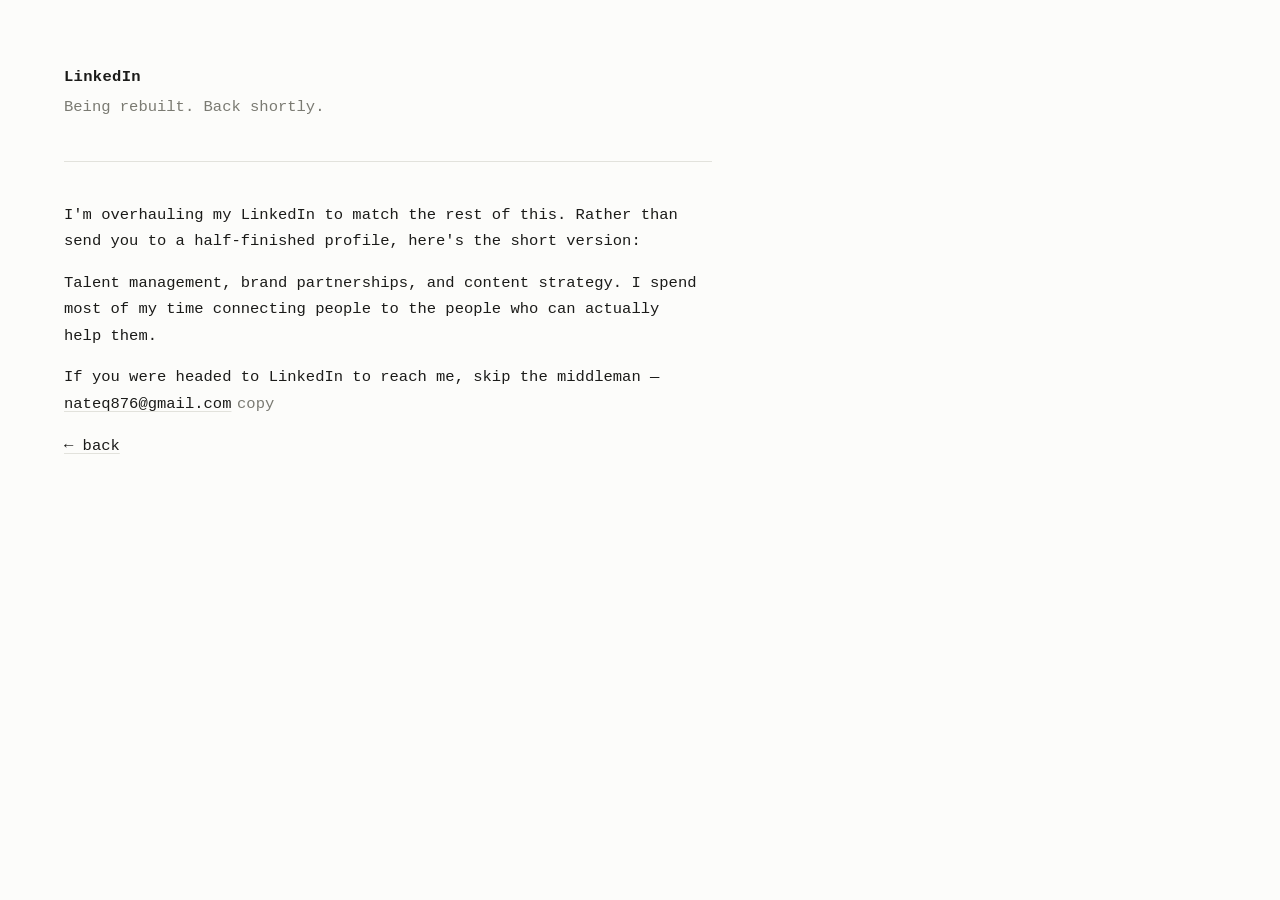
==== linkedin.html @ 1bbfc697 "Add files via upload" ====
<!DOCTYPE html>
<html lang="en">
<head>
<meta charset="utf-8">
<meta name="viewport" content="width=device-width, initial-scale=1">
<title>LinkedIn — Han Connects</title>
<meta name="description" content="My LinkedIn is being rebuilt.">

<!-- Keeps this page out of search results. It's a placeholder, not content. -->
<meta name="robots" content="noindex">

<link rel="icon" href="data:image/svg+xml,<svg xmlns='http://www.w3.org/2000/svg' viewBox='0 0 16 16'><text y='13' font-size='13'>▲</text></svg>">
<link rel="stylesheet" href="/style.css">

<script>
  try {
    var t = localStorage.getItem('theme');
    if (t) document.documentElement.setAttribute('data-theme', t);
  } catch (e) {}
</script>
</head>

<body>

<header>
  <h1>LinkedIn</h1>
  <p class="tagline">Being rebuilt. Back shortly.</p>
</header>

<hr>

<section>
  <p>
    I'm overhauling my LinkedIn to match the rest of this. Rather than send
    you to a half-finished profile, here's the short version:
  </p>
  <p>
    Talent management, brand partnerships, and content strategy. I spend most
    of my time connecting people to the people who can actually help them.
  </p>
  <p>
    If you were headed to LinkedIn to reach me, skip the middleman &mdash;
    <a href="mailto:nateq876@gmail.com" id="email">nateq876@gmail.com</a><button class="copy" id="copy" aria-label="Copy email address">copy</button>
  </p>
  <p><a href="/">&larr; back</a></p>
</section>

<script src="/script.js"></script>

</body>
</html>
---- style.css ----
/* ==========================================================
   Han Connects — personal site
   Sections: tokens, base, links, header, layout, details,
             tags, buttons
   ========================================================== */

/* ---------- tokens ----------
   Light is the default. Dark applies either when the visitor's
   system asks for it, or when the toggle sets data-theme="dark".
   The :not() guard lets an explicit "light" choice beat the OS. */

:root {
  --bg:     #fcfcfa;
  --ink:    #1b1b19;
  --muted:  #7a7a72;
  --rule:   #e2e2dc;
  --accent: #2f4f9e;
  --mark:   #f2f0e8;

  --measure: 46rem;
  --gap:     3rem;
}

@media (prefers-color-scheme: dark) {
  :root:not([data-theme="light"]) {
    --bg:     #1a1a18;
    --ink:    #e6e4dd;
    --muted:  #8d8d84;
    --rule:   #2f2f2b;
    --accent: #8fa9ee;
    --mark:   #26261f;
  }
}

:root[data-theme="dark"] {
  --bg:     #1a1a18;
  --ink:    #e6e4dd;
  --muted:  #8d8d84;
  --rule:   #2f2f2b;
  --accent: #8fa9ee;
  --mark:   #26261f;
}

/* ---------- base ---------- */

* { box-sizing: border-box; }

html { -webkit-text-size-adjust: 100%; }

body {
  background: var(--bg);
  color: var(--ink);
  font-family: ui-monospace, "SF Mono", SFMono-Regular, Menlo, Consolas,
               "Liberation Mono", monospace;
  font-size: 15px;
  line-height: 1.7;
  margin: 0;
  padding: 4rem 1.5rem 6rem;
  max-width: var(--measure);
}

@media (min-width: 700px) {
  body {
    padding-left: 4rem;
    font-size: 15.5px;
  }
}

p { max-width: 40rem; }

/* ---------- links ---------- */

a {
  color: inherit;
  text-decoration: underline;
  text-decoration-color: var(--rule);
  text-decoration-thickness: 1px;
  text-underline-offset: 3px;
}

a:hover {
  color: var(--accent);
  text-decoration-color: var(--accent);
  background: var(--mark);
}

a:focus-visible {
  outline: 2px solid var(--accent);
  outline-offset: 2px;
  border-radius: 2px;
}

/* ---------- header ---------- */

h1 {
  font-size: inherit;
  font-weight: 700;
  letter-spacing: 0.02em;
  margin: 0;
}

.tagline {
  color: var(--muted);
  margin: 0.25rem 0 1.25rem;
}

nav a { margin-right: 1.25rem; }

hr {
  border: 0;
  border-top: 1px solid var(--rule);
  margin: 2.5rem 0;
}

/* ---------- sections ---------- */

section { margin-bottom: var(--gap); }

h2 {
  font-size: inherit;
  font-weight: 700;
  margin: 0 0 1rem;
}

.year {
  color: var(--muted);
  margin: 1.5rem 0 0.4rem;
}

.year:first-of-type { margin-top: 0; }

/* Two-column rows: aligned on desktop, stacked on mobile. */
.row {
  display: grid;
  grid-template-columns: 1fr;
  gap: 0 1.5rem;
  padding: 0.15rem 0;
}

@media (min-width: 620px) {
  .row       { grid-template-columns: 15rem 1fr; }
  .row--work { grid-template-columns: 15rem 1fr; }
}

.row .desc { color: var(--muted); }

.aside {
  color: var(--muted);
  font-size: 0.9em;
}

/* ---------- status tag ---------- */

.tag {
  color: var(--muted);
  font-size: 0.82em;
  border: 1px solid var(--rule);
  border-radius: 2px;
  padding: 0.05em 0.4em;
  white-space: nowrap;
  vertical-align: 1px;
}

/* ---------- expandable detail ---------- */

details { margin: 0.2rem 0 0.6rem; }

summary {
  color: var(--muted);
  cursor: pointer;
  list-style: none;
  display: inline-block;
}

summary::-webkit-details-marker { display: none; }

summary::before { content: "+ "; }

details[open] summary::before { content: "\2212 "; }  /* minus sign */

summary:hover { color: var(--accent); }

summary:focus-visible {
  outline: 2px solid var(--accent);
  outline-offset: 2px;
}

details p {
  border-left: 1px solid var(--rule);
  margin: 0.5rem 0 0;
  padding-left: 1rem;
  max-width: 34rem;
}

/* ---------- buttons ---------- */

.copy,
.theme {
  font: inherit;
  color: var(--muted);
  background: none;
  border: 0;
  padding: 0;
  cursor: pointer;
}

.copy { padding: 0 0.35rem; }

.copy:hover,
.theme:hover { color: var(--accent); }

.copy:focus-visible,
.theme:focus-visible {
  outline: 2px solid var(--accent);
  outline-offset: 2px;
}

@media (prefers-reduced-motion: reduce) {
  * { transition: none !important; }
}
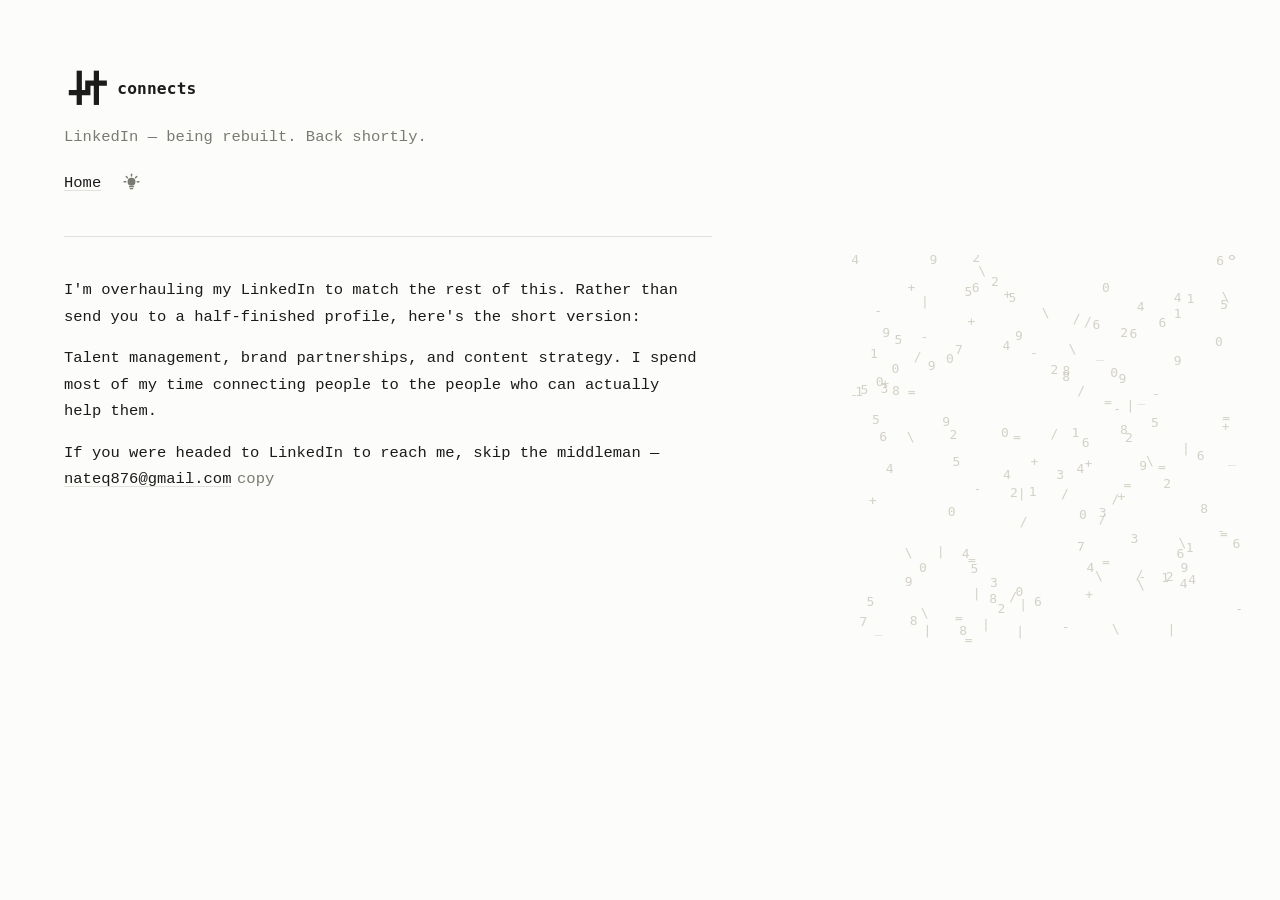
==== commit d4966b7a: "Add files via upload" ====
--- a/linkedin.html
+++ b/linkedin.html
@@ -9,7 +9,7 @@
 <!-- Keeps this page out of search results. It's a placeholder, not content. -->
 <meta name="robots" content="noindex">
 
-<link rel="icon" href="data:image/svg+xml,<svg xmlns='http://www.w3.org/2000/svg' viewBox='0 0 16 16'><text y='13' font-size='13'>▲</text></svg>">
+<link rel="icon" href="/favicon.svg" type="image/svg+xml">
 <link rel="stylesheet" href="/style.css">
 
 <script>
@@ -22,9 +22,28 @@
 
 <body>
 
+<canvas id="ascii" class="ascii" aria-hidden="true"></canvas>
+
 <header>
-  <h1>LinkedIn</h1>
-  <p class="tagline">Being rebuilt. Back shortly.</p>
+  <h1 class="brand">
+    <svg class="logo" viewBox="0 0 420 100" role="img" aria-label="Han Connects">
+      <g stroke="currentColor" stroke-width="11" stroke-linecap="butt"
+         stroke-linejoin="miter" fill="none">
+        <line x1="32" y1="14" x2="32" y2="86"/>
+        <line x1="68" y1="14" x2="68" y2="86"/>
+        <path d="M10 60 L50 60 L50 40 L90 40"/>
+      </g>
+      <text x="112" y="62" fill="currentColor"
+            style="font-family:ui-monospace,SFMono-Regular,Menlo,Consolas,monospace;font-size:34px">connects</text>
+    </svg>
+  </h1>
+
+  <p class="tagline">LinkedIn &mdash; being rebuilt. Back shortly.</p>
+
+  <nav>
+    <a href="/">Home</a>
+    <button class="bulb" id="theme" type="button" aria-label="Switch color theme"></button>
+  </nav>
 </header>
 
 <hr>
@@ -40,9 +59,8 @@
   </p>
   <p>
     If you were headed to LinkedIn to reach me, skip the middleman &mdash;
-    <a href="mailto:nateq876@gmail.com" id="email">nateq876@gmail.com</a><button class="copy" id="copy" aria-label="Copy email address">copy</button>
+    <a href="mailto:nateq876@gmail.com" id="email">nateq876@gmail.com</a><button class="copy" id="copy" type="button" aria-label="Copy email address">copy</button>
   </p>
-  <p><a href="/">&larr; back</a></p>
 </section>
 
 <script src="/script.js"></script>
--- a/style.css
+++ b/style.css
@@ -1,7 +1,7 @@
 /* ==========================================================
    Han Connects — personal site
-   Sections: tokens, base, links, header, layout, details,
-             tags, buttons
+   Sections: tokens, base, ascii layer, links, brand, header,
+             layout, details, tags, buttons
    ========================================================== */
 
 /* ---------- tokens ----------
@@ -16,6 +16,7 @@
   --rule:   #e2e2dc;
   --accent: #2f4f9e;
   --mark:   #f2f0e8;
+  --art:    #cfccc0;
 
   --measure: 46rem;
   --gap:     3rem;
@@ -29,6 +30,7 @@
     --rule:   #2f2f2b;
     --accent: #8fa9ee;
     --mark:   #26261f;
+    --art:    #3d3d36;
   }
 }
 
@@ -39,16 +41,22 @@
   --rule:   #2f2f2b;
   --accent: #8fa9ee;
   --mark:   #26261f;
-}
-
-/* ---------- base ---------- */
+  --art:    #3d3d36;
+}
+
+/* ---------- base ----------
+   Background lives on <html>, not <body>, so the negatively
+   stacked canvas below is guaranteed to sit above it. */
 
 * { box-sizing: border-box; }
 
-html { -webkit-text-size-adjust: 100%; }
+html {
+  background: var(--bg);
+  -webkit-text-size-adjust: 100%;
+}
 
 body {
-  background: var(--bg);
+  background: transparent;
   color: var(--ink);
   font-family: ui-monospace, "SF Mono", SFMono-Regular, Menlo, Consolas,
                "Liberation Mono", monospace;
@@ -68,6 +76,26 @@
 
 p { max-width: 40rem; }
 
+/* ---------- ascii layer ----------
+   Fixed, so it holds still while the text scrolls over it.
+   Hidden below 1180px, where there is no empty right column
+   to sit in. */
+
+.ascii {
+  display: none;
+  position: fixed;
+  top: 50%;
+  right: 3vw;
+  transform: translateY(-50%);
+  z-index: -1;
+  pointer-events: none;
+  user-select: none;
+}
+
+@media (min-width: 1180px) {
+  .ascii { display: block; }
+}
+
 /* ---------- links ---------- */
 
 a {
@@ -90,6 +118,20 @@
   border-radius: 2px;
 }
 
+/* ---------- brand ---------- */
+
+.brand {
+  margin: 0 0 0.75rem;
+  line-height: 0;
+}
+
+.logo {
+  width: 200px;
+  height: auto;
+  color: var(--ink);
+  overflow: visible;
+}
+
 /* ---------- header ---------- */
 
 h1 {
@@ -101,10 +143,16 @@
 
 .tagline {
   color: var(--muted);
-  margin: 0.25rem 0 1.25rem;
-}
-
-nav a { margin-right: 1.25rem; }
+  margin: 0 0 1.25rem;
+}
+
+nav {
+  display: flex;
+  align-items: center;
+  gap: 1.25rem;
+}
+
+nav a { margin: 0; }
 
 hr {
   border: 0;
@@ -144,11 +192,6 @@
 
 .row .desc { color: var(--muted); }
 
-.aside {
-  color: var(--muted);
-  font-size: 0.9em;
-}
-
 /* ---------- status tag ---------- */
 
 .tag {
@@ -195,7 +238,7 @@
 /* ---------- buttons ---------- */
 
 .copy,
-.theme {
+.bulb {
   font: inherit;
   color: var(--muted);
   background: none;
@@ -206,13 +249,26 @@
 
 .copy { padding: 0 0.35rem; }
 
+.bulb {
+  display: inline-flex;
+  align-items: center;
+  line-height: 0;
+}
+
+.bulb svg {
+  width: 21px;
+  height: 21px;
+  display: block;
+}
+
 .copy:hover,
-.theme:hover { color: var(--accent); }
+.bulb:hover { color: var(--accent); }
 
 .copy:focus-visible,
-.theme:focus-visible {
+.bulb:focus-visible {
   outline: 2px solid var(--accent);
-  outline-offset: 2px;
+  outline-offset: 3px;
+  border-radius: 2px;
 }
 
 @media (prefers-reduced-motion: reduce) {
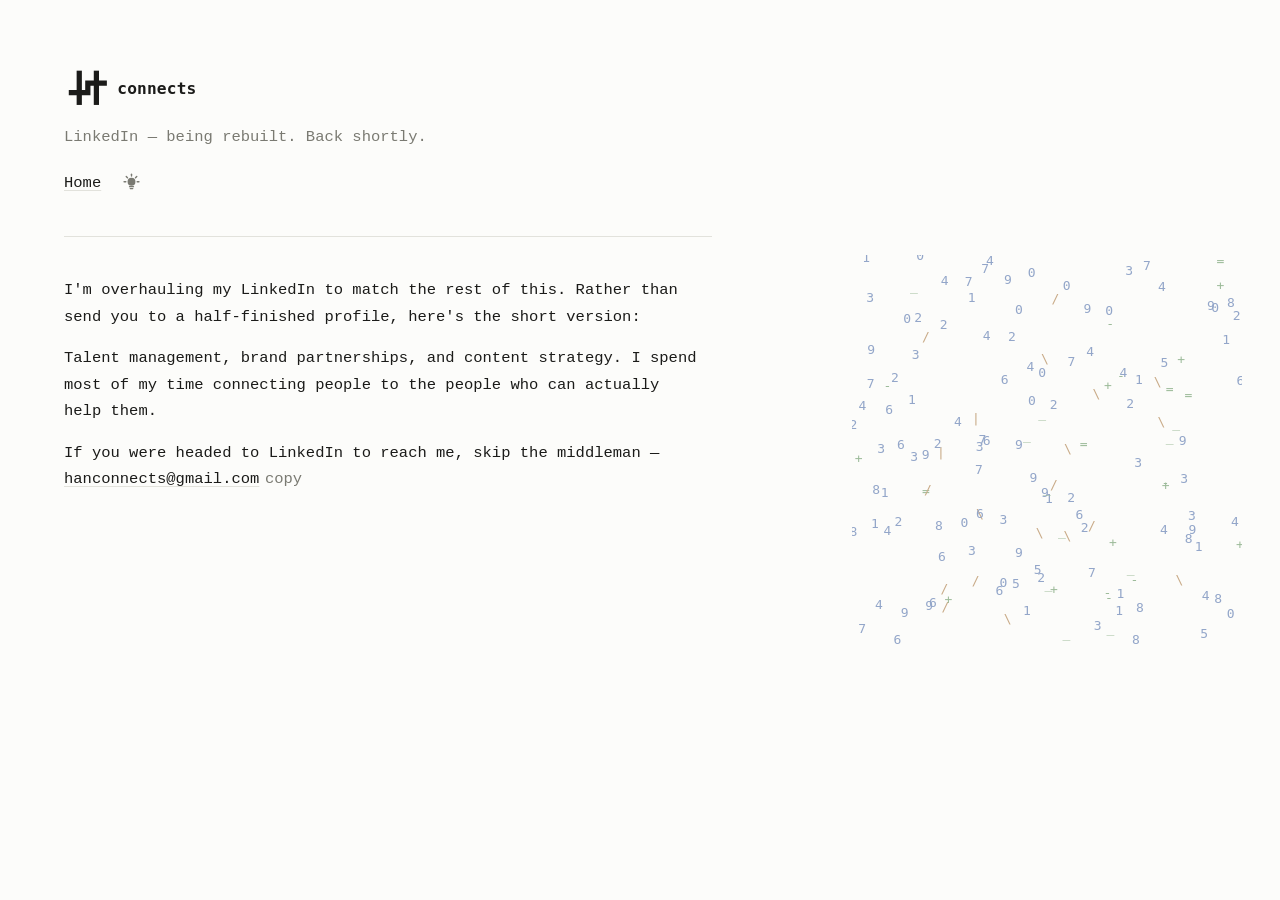
==== commit 6012a153: "Add files via upload" ====
--- a/linkedin.html
+++ b/linkedin.html
@@ -59,7 +59,7 @@
   </p>
   <p>
     If you were headed to LinkedIn to reach me, skip the middleman &mdash;
-    <a href="mailto:nateq876@gmail.com" id="email">nateq876@gmail.com</a><button class="copy" id="copy" type="button" aria-label="Copy email address">copy</button>
+    <a href="mailto:hanconnects@gmail.com" id="email">hanconnects@gmail.com</a><button class="copy" id="copy" type="button" aria-label="Copy email address">copy</button>
   </p>
 </section>
 
--- a/style.css
+++ b/style.css
@@ -1,7 +1,7 @@
 /* ==========================================================
    Han Connects — personal site
-   Sections: tokens, base, ascii layer, links, brand, header,
-             layout, details, tags, buttons
+   Sections: tokens, syntax palette, base, ascii layer, links,
+             brand, header, layout, details, tags, buttons
    ========================================================== */
 
 /* ---------- tokens ----------
@@ -16,7 +16,17 @@
   --rule:   #e2e2dc;
   --accent: #2f4f9e;
   --mark:   #f2f0e8;
-  --art:    #cfccc0;
+
+  /* syntax palette — numeric, keyword, string.
+     Light values borrowed from IntelliJ Light. */
+  --num: #1750eb;
+  --kw:  #a35200;
+  --str: #067d17;
+
+  /* ascii layer — same three hues, dialled back */
+  --art-num: #93a6c9;
+  --art-op:  #c9ab88;
+  --art-alt: #9dbb9a;
 
   --measure: 46rem;
   --gap:     3rem;
@@ -30,7 +40,15 @@
     --rule:   #2f2f2b;
     --accent: #8fa9ee;
     --mark:   #26261f;
-    --art:    #3d3d36;
+
+    /* Darcula values */
+    --num: #6897bb;
+    --kw:  #cc7832;
+    --str: #6a8759;
+
+    --art-num: #4a6484;
+    --art-op:  #7d5c3f;
+    --art-alt: #52694a;
   }
 }
 
@@ -41,7 +59,14 @@
   --rule:   #2f2f2b;
   --accent: #8fa9ee;
   --mark:   #26261f;
-  --art:    #3d3d36;
+
+  --num: #6897bb;
+  --kw:  #cc7832;
+  --str: #6a8759;
+
+  --art-num: #4a6484;
+  --art-op:  #7d5c3f;
+  --art-alt: #52694a;
 }
 
 /* ---------- base ----------
@@ -171,7 +196,7 @@
 }
 
 .year {
-  color: var(--muted);
+  color: var(--num);
   margin: 1.5rem 0 0.4rem;
 }
 
@@ -185,6 +210,11 @@
   padding: 0.15rem 0;
 }
 
+/* Capability rows get more room than project rows — eight of
+   them in a stack needs the breathing space to stay scannable.
+   Tune this one value to loosen or tighten the whole section. */
+.row--work { padding: 0.45rem 0; }
+
 @media (min-width: 620px) {
   .row       { grid-template-columns: 15rem 1fr; }
   .row--work { grid-template-columns: 15rem 1fr; }
@@ -192,21 +222,28 @@
 
 .row .desc { color: var(--muted); }
 
+/* ---------- highlighted values ---------- */
+
+.num { color: var(--num); }
+
 /* ---------- status tag ---------- */
 
 .tag {
-  color: var(--muted);
   font-size: 0.82em;
-  border: 1px solid var(--rule);
+  border: 1px solid currentColor;
+  border-color: color-mix(in srgb, currentColor 40%, transparent);
   border-radius: 2px;
   padding: 0.05em 0.4em;
   white-space: nowrap;
   vertical-align: 1px;
 }
 
+.tag--soon { color: var(--kw); }
+.tag--live { color: var(--str); }
+
 /* ---------- expandable detail ---------- */
 
-details { margin: 0.2rem 0 0.6rem; }
+details { margin: 0.1rem 0 0.9rem; }
 
 summary {
   color: var(--muted);
@@ -233,6 +270,12 @@
   margin: 0.5rem 0 0;
   padding-left: 1rem;
   max-width: 34rem;
+}
+
+/* Continues the indent rule under a detail paragraph. */
+.detail-link {
+  margin-top: 0;
+  padding-top: 0.2rem;
 }
 
 /* ---------- buttons ---------- */
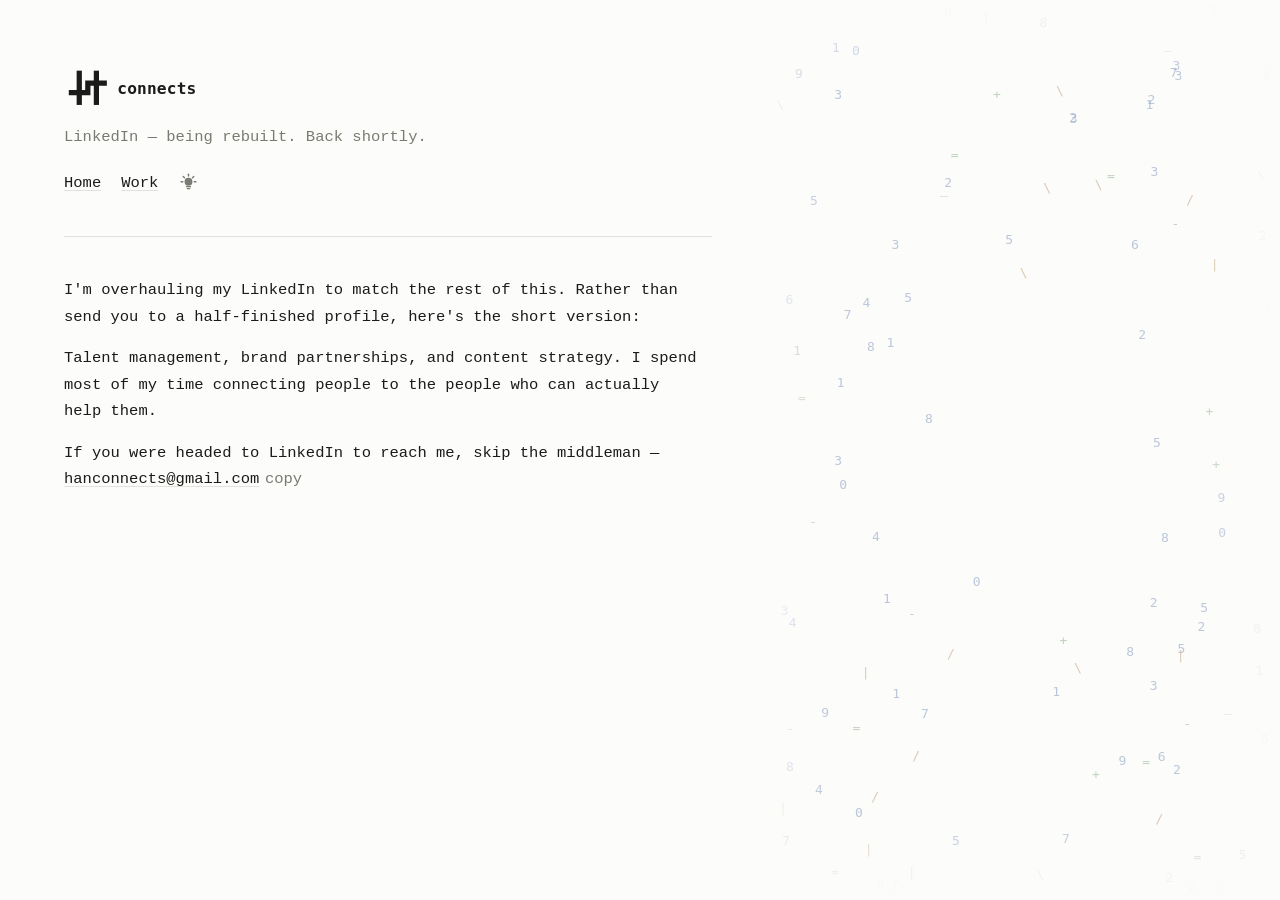
==== commit a2436177: "Add files via upload" ====
--- a/linkedin.html
+++ b/linkedin.html
@@ -42,6 +42,7 @@
 
   <nav>
     <a href="/">Home</a>
+    <a href="/work.html">Work</a>
     <button class="bulb" id="theme" type="button" aria-label="Switch color theme"></button>
   </nav>
 </header>
--- a/style.css
+++ b/style.css
@@ -103,15 +103,20 @@
 
 /* ---------- ascii layer ----------
    Fixed, so it holds still while the text scrolls over it.
-   Hidden below 1180px, where there is no empty right column
-   to sit in. */
+   It fills everything to the right of the text column, edge
+   to edge, and the script fades characters out toward every
+   edge so there is no visible box. Hidden below 1180px, where
+   there is no empty right column to sit in. */
 
 .ascii {
   display: none;
   position: fixed;
-  top: 50%;
-  right: 3vw;
-  transform: translateY(-50%);
+  top: 0;
+  bottom: 0;
+  left: calc(var(--measure) + 1rem);
+  right: 0;
+  width: auto;
+  height: auto;
   z-index: -1;
   pointer-events: none;
   user-select: none;
@@ -256,7 +261,7 @@
 
 summary::before { content: "+ "; }
 
-details[open] summary::before { content: "\2212 "; }  /* minus sign */
+details[open] summary::before { content: "\2212\00a0"; }  /* minus sign */
 
 summary:hover { color: var(--accent); }
 
@@ -317,3 +322,114 @@
 @media (prefers-reduced-motion: reduce) {
   * { transition: none !important; }
 }
+
+/* ==========================================================
+   Work page
+   ========================================================== */
+
+.brand-link,
+.brand-link:hover {
+  background: none;
+  text-decoration: none;
+  color: inherit;
+}
+
+.prose p { margin: 0 0 1rem; }
+
+.prose details { margin: 0.2rem 0 0.4rem; }
+
+/* The fold under "How I work" dropdowns keeps the indent rule
+   from the homepage, applied once to the wrapper instead of
+   to every paragraph. */
+.fold {
+  border-left: 1px solid var(--rule);
+  margin: 0.5rem 0 1rem;
+  padding-left: 1rem;
+}
+
+.fold p,
+.case-body p {
+  border-left: 0;
+  padding-left: 0;
+  margin: 0 0 1rem;
+  max-width: 40rem;
+}
+
+.closer { margin-top: 1.25rem; }
+
+.muted { color: var(--muted); }
+
+.hint {
+  color: var(--muted);
+  font-size: 0.9em;
+}
+
+/* ---------- cases ---------- */
+
+.case { margin: 0 0 0.9rem; }
+
+.case-name { font-weight: 700; }
+
+.case-body {
+  border-left: 1px solid var(--rule);
+  margin: 0.75rem 0 1.5rem;
+  padding: 0.25rem 0 0.25rem 1rem;
+}
+
+/* ---------- media rows ----------
+   Same idea as the homepage rows: the video sits in a narrow
+   left column and the writing about it sits to the right.
+   Stacks on phones. */
+
+.media {
+  display: grid;
+  grid-template-columns: 1fr;
+  gap: 1rem 1.5rem;
+  align-items: start;
+  margin: 1.5rem 0;
+}
+
+@media (min-width: 620px) {
+  .media { grid-template-columns: 12rem 1fr; }
+}
+
+/* Two clips side by side, writing underneath. */
+.media--pair { grid-template-columns: 1fr 1fr; }
+
+@media (min-width: 620px) {
+  .media--pair { grid-template-columns: 12rem 12rem 1fr; }
+}
+
+/* A vertical clip next to a landscape one. */
+@media (min-width: 620px) {
+  .media--wide { grid-template-columns: 12rem 1fr; }
+}
+
+.media--pair .note,
+.media--wide .note { grid-column: 1 / -1; }
+
+.clip {
+  margin: 0;
+  max-width: 16rem;
+}
+
+.media--wide .clip:nth-child(2) { max-width: none; }
+
+.clip video {
+  display: block;
+  width: 100%;
+  height: auto;
+  background: var(--mark);
+  border: 1px solid var(--rule);
+  border-radius: 2px;
+}
+
+.clip figcaption {
+  color: var(--muted);
+  font-size: 0.85em;
+  margin-top: 0.35rem;
+}
+
+.media--pair .clip:first-child figcaption { color: var(--str); }
+
+.note p:last-child { margin-bottom: 0; }
